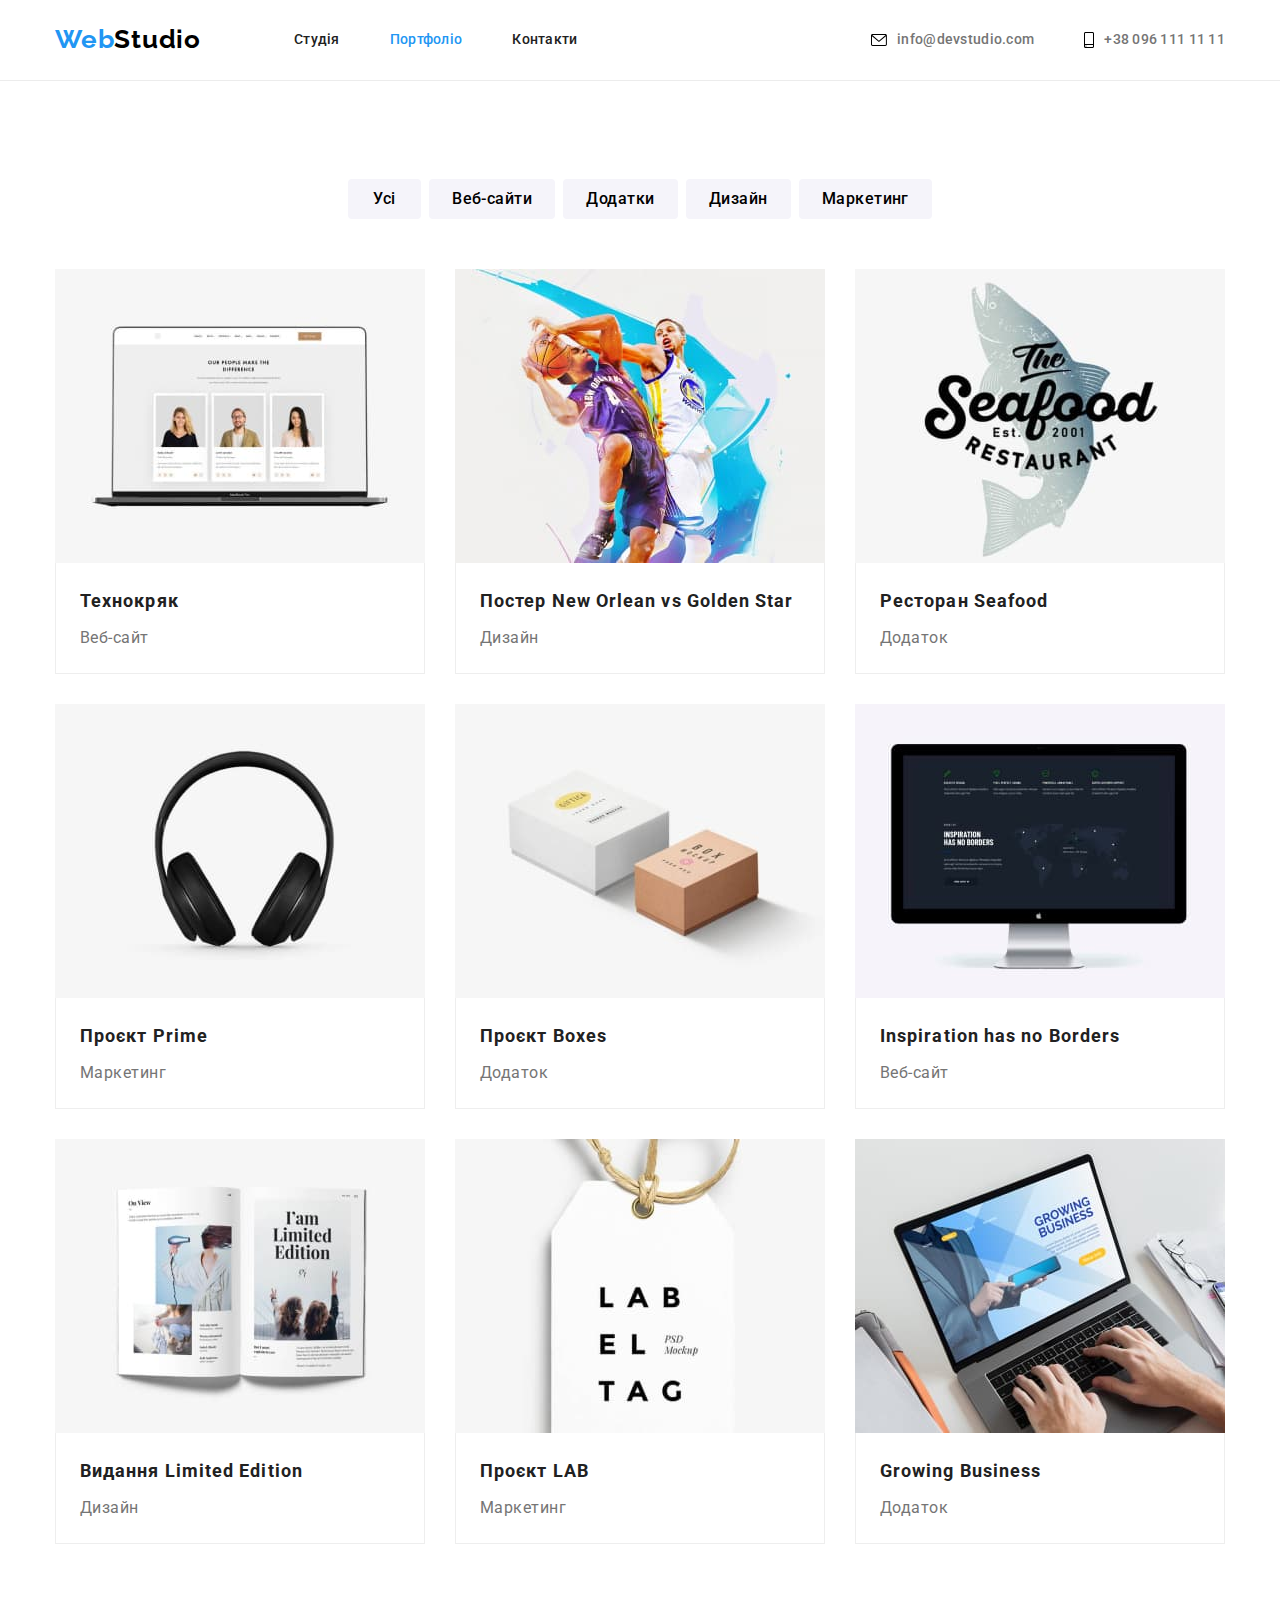
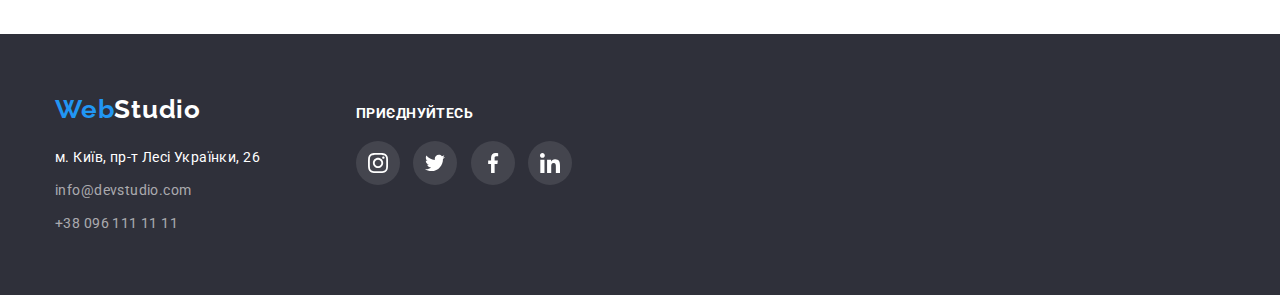
==== portfolio.html @ 15f7d9d3 "новий репозиторій дз 5" ====
<!DOCTYPE html>
<html lang="uk">

<head>
    <meta charset="UTF-8">
    <meta http-equiv="X-UA-Compatible" content="IE=edge">
    <meta name="viewport" content="width=device-width, initial-scale=1.0">
    <link rel="preconnect" href="https://fonts.googleapis.com">
    <link rel="preconnect" href="https://fonts.gstatic.com" crossorigin>
    <link
        href="https://fonts.googleapis.com/css2?family=Raleway:wght@700&family=Roboto:wght@400;500;700;900&display=swap"
        rel="stylesheet">
    <link rel="stylesheet"
        href="https://cdnjs.cloudflare.com/ajax/libs/modern-normalize/1.1.0/modern-normalize.min.css">
    <title>Студія</title>
    <link rel="stylesheet" href="./css/styles.css">
</head>

<body>
    <!-- Верхня лінія -->
    <header class="header line">
       <div class="container header">
        <nav class="header">
        <a href="./index.html" class="logo"><span class="logo-style">Web</span>Studio</a>
        <ul class="site-nav list">
            <li class="item"><a href="./index.html" class="link item ">Студія</a></li>
            <li class="item"><a href="./portfolio.html" class="link current">Портфоліо</a></li>
            <li class="item"><a href="" class="link">Контакти</a></li>
        </ul>
    </nav>
    
    <ul class="contact-nav list">
        <li class="item"><a href="mailto:info@devstudio.com" class="link"><svg  class="contact-icons" width="16" height="12"><use href="./img/icons.svg#icon-envelope"></use></svg>info@devstudio.com</a></li>
        <li class="item"><a href="tel:+380961111111" class="link"><svg width="10" height="16" class="contact-icons"><use href="./img/icons.svg#icon-smartphone"></use></svg>+38 096 111 11 11</a></li>
    </ul>
       </div>
    </header>


    <!-- Портфоліо -->
    <main>

    

    <!-- Проекти -->

    <section class="project">
        <div class="container">
        <h1 class="visually">Проекти</h1>
          <ul class="project-btn list">
              <li class="item"><button type="button" class="button">Усі</button></li>
              <li class="item"><button type="button" class="button">Веб-сайти</button></li>
              <li class="item"><button type="button" class="button">Додатки</button></li>
              <li class="item"><button type="button" class="button">Дизайн</button></li>
              <li class="item"><button type="button" class="button">Маркетинг</button></li>
          </ul>
        <ul class="project-link list">
            <li class="item">
                <a href="#" class="link">
                <img src="img/tehnocrack.jpg" alt="Веб-сайт" width="370">
                <div class="project-about">
                    <h2 class="title">Технокряк</h2>
                <p class="subtitle">Веб-сайт</p>
            </div>
                
                
                </a>

            </li>
            <li class="item">
                <a href="#" class="link">
                <img src="img/poster.jpg" alt="Постер" width="370">
                <div class="project-about">
                    <h2 class="title">Постер New Orlean vs Golden Star</h2>
                <p class="subtitle">Дизайн</p>
            </div>
                
                
                </a>

            </li>
            <li class="item">
                <a href="#" class="link">
                <img src="img/restoran.jpg" alt="ресторан" width="370">
                <div class="project-about">
                    <h2 class="title">Ресторан Seafood</h2>
                <p class="subtitle">Додаток</p>
            </div>
                
                
                </a>

            </li>
            <li class="item">
                <a href="#" class="link">
                <img src="img/project-prime.jpg" alt="навушники" width="370">
                <div class="project-about">
                    <h2 class="title">Проєкт Prime</h2>
                <p class="subtitle">Маркетинг</p>
            </div>
                
                
                </a>

            </li>
            <li class="item">
                <a href="#" class="link">
                <img src="img/project-boxes.jpg" alt="коробки" width="370">
                <div class="project-about">
                    <h2 class="title">Проєкт Boxes</h2>
                <p class="subtitle">Додаток</p>
            </div>
                
                
                </a>

            </li>
            <li class="item">
                <a href="#" class="link">
                <img src="img/inspiration.jpg" alt="Веб-сайт" width="370">
                <div class="project-about">
                    <h2 class="title">Inspiration has no Borders</h2>
                <p class="subtitle">Веб-сайт</p>
            </div>
                
                
                </a>

            </li>
            <li class="item">
                <a href="#" class="link">
                <img src="img/limited-edition.jpg" alt="журнал" width="370">
                <div class="project-about">
                    <h2 class="title">Видання Limited Edition</h2>
                <p class="subtitle">Дизайн</p>
            </div>
                
                
                </a>

            </li>
            <li class="item">
                <a href="#" class="link">
                <img src="img/project-lab.jpg" alt="ярлик" width="370">
                <div class="project-about">
                    <h2 class="title">Проєкт LAB</h2>
                <p class="subtitle">Маркетинг</p>
            </div>
                
                
                </a>

            </li>
            <li class="item">
                <a href="#" class="link">
                <img src="img/growing-business.jpg" alt="ноутбук" width="370">
                <div class="project-about">
                    <h2 class="title">Growing Business</h2>
                <p class="subtitle">Додаток</p>
            </div>
                
                
                </a>

            </li>
        </ul>
        </div>

    </section>
   

    </main>

    <!-- Підвал -->
<footer class="footer">
        <div class="container">
            <div class="footer-container">
        <a href="./index.html" class="logo-footer"><span class="logo-style">Web</span>Studio</a>
        
        <address class="address">
        <ul class=" footer-link list">
            <li class="footer-list"><a href="https://goo.gl/maps/8p7UmijSQz6goDwR9" class="maps link" target="_blank" rel="noreferrer noopener">м. Київ,
                    пр-т Лесі Українки, 26</a></li>
            <li class="footer-list"><a href="mailto:info@devstudio.com" class="link">info@devstudio.com</a></li>
            <li class="footer-list"><a href="tel:+380961111111" class="link">+38 096 111 11 11</a></li>
        </ul>
        </address>
        </div>
        <div class="join-container">
                    <h2 class="footer-join">приєднуйтесь</h2>
                    <ul class="footer-icon list">
                        <li class="footer-item-icon"><a href="#" class="footer-icon-link"><svg width="20" height="20" class="footer-img-icon"><use href="./img/icons.svg#icon-instagram"></use></svg></a></li>
                        <li class="footer-item-icon"><a href="#" class="footer-icon-link"><svg width="20" height="20" class="footer-img-icon"><use href="./img/icons.svg#icon-twitter"></use></svg></a></li>
                        <li class="footer-item-icon"><a href="#" class="footer-icon-link"><svg width="20" height="20" class="footer-img-icon"><use href="./img/icons.svg#icon-facebook"></use></svg></a></li>
                        <li class="footer-item-icon"><a href="#" class="footer-icon-link"><svg width="20" height="20" class="footer-img-icon"><use href="./img/icons.svg#icon-linkedin"></use></svg></a></li>
                    </ul>
                
        
              </div>
        
              
         </div>
    </footer>
 
</body>
</html>
---- css/styles.css ----
/* Колір */
          /* лого  #000000 чорний    #2196F3 синій */
          /* Білий  #FFFFFF */
          /* Загальний текст #FFFFFF */
          /* опис   #757575 */
          /* підвал rgba(255, 255, 255, 0.6) */
          /* фон1    #F5F5F5 */
          /* фон2   #2F303A */
          /* фон3   #F5F4FA */
          :root{
            --primary-text-color:#757575;
            --title-text-color:#212121;
            --accent-color:#2196F3;
            --primary-white-color:#FFFFFF;
            --primary-black-color:#000000;
            --background-button-color:#F5F4FA;
            --line-color:#ececec;
            --background-hero:#2F303A;
            --icon-color:#AFB1B8;
            --footer-icon-background:rgba(255, 255, 255, 0.1);
            --border-color:#EEEEEE;
            --btn-hover-hero:#188CE8;
          }

body{
    background-color: var(--primary-white-color);
    color: var(--primary-text-color);
    font-size: 14px;
    font-family: roboto, sans-serif;
    letter-spacing: 0.03em;
    }
 /*видалити крапки списка  */
.list {
    list-style: none;
    padding: 0;
    margin: 0px;
}
/* ховае заголовки */
.visually {
    position: absolute;
    width: 1px;
    height: 1px;
    margin: -1px;
    border: 0;
    padding: 0;

    white-space: nowrap;
    clip-path: inset(100%);
    clip: rect(0 0 0 0);
    overflow: hidden;
}
/* КОНТЕЙНЕР */
.container {
    display: block;
    width: 1200px;
    padding-left: 15px;
    padding-right: 15px;
    margin-left: auto;
    margin-right: auto;
    margin-top: 0;
}
/* logo*/


.logo{
    display: block;
    padding-top: 24px;
    padding-bottom: 25px;
    margin-right: 93px;
    color: var(--primary-black-color);
    font-family: raleway, sans-serif;
    letter-spacing: 0.03em;
    font-weight: 700;
    font-size: 26px;
    line-height: 1.19;
    text-decoration: none;
}

.logo-style{
    color: var(--accent-color);
    
}

/* header */
.line{
    border-bottom: 1px solid var(--line-color);
}
.header{
    
    display: flex;
    align-items: center;
    

}
/* навігація */
.site-nav{
    display: flex;
    
    
}
.site-nav .item+.item{
    margin-left: 50px;

}
.site-nav .link {
    display: block;
    padding-top: 32px;
    padding-bottom: 32px;
    color: var(--title-text-color);
    font-weight: 500;
    font-size: 14px;
    line-height: 1.14;
    letter-spacing: 0.02em;
    text-decoration: none;
}
.contact-nav .item+.item{
    margin-left: 50px;

}
.contact-nav{
    display: flex;
    justify-content: center;
    margin-left: auto;
}
.contact-icons{
    
    margin-right: 10px;
     
}


.contact-nav .item :hover{
    fill: var(--accent-color);
}
.contact-nav .link{
    
    display: block;
    display:flex;
    align-items: center;
    padding-top: 32px;
    padding-bottom: 32px;
    color:var(--primary-text-color);
    font-weight: 500;
    font-size: 14px;
    line-height: 1.14;
    letter-spacing: 0.02em;
    text-decoration: none;
}
.contact-nav .link:hover,
.contact-nav .link:focus{
    color: var(--accent-color);
}
.site-nav .link:hover,
.site-nav .link:focus{
    color: var(--accent-color);
}
 .site-nav .link.current{
    color: var(--accent-color);

} 

/* hero */

.hero{
    background-image: linear-gradient( to right, rgba(47, 48, 58, 0.4), rgba(47, 48, 58, 0.4)), url("../img/background-hero.jpg");
    max-width: 1600px;
    height: 600px;
    margin:0 auto;
    padding-top: 200px;
    padding-bottom: 200px;
    background-repeat: no-repeat;
    background-size: cover;
    background-position: center;
    text-align: center;
}
.hero .hero-title{
    
    padding-top: 0px;
    margin-top: 0;
    margin-bottom: 30px;
    color: var(--primary-white-color);
    font-weight: 900;
    font-size: 44px;
    line-height: 1.36;
    text-align: center;
    letter-spacing: 0.06em;
    text-transform: uppercase;


}

/* особливості */
.peculiarities-list{
    display: flex;
    justify-content: center;
    align-items: center;
    

}
.peculiarities-item{
    display: flex;
    justify-content: center;
    align-items: center;
    width: 270px;
    height: 120px;
    margin-bottom: 30px;
    background-color: var(--background-button-color);
    border-radius: 4px;
    

}
.peculiarities-item:not(:last-child){
    margin-right: 30px;
}
.peculiarities{
    padding-top: 94px;
    padding-bottom: 94px;
}
.peculiarities-list .item{
    
    justify-content: center;
    align-items: center;
    width: 270px;
    height: 120px;
    
   
}

.peculiarities-list .item:not(:last-child){
    margin-right: 30px;
}
.peculiarities-list .title{
    margin-top: 0;
    margin-bottom: 10px;
    color: var(--title-text-color);
    font-weight: 700;
    font-size: 14px;
    line-height: 1.14;
    letter-spacing: 0.03em;
}
.peculiarities-list .subtitle{
    margin-top: 0;
    margin-bottom: 0px;
    font-size: 14px;
    line-height: 1.71;
    letter-spacing: 0.03em;
}

/* Чим ми займаємося */

.worck .item+.item{
    margin-left: 30px;
}
.worck {
    padding-top: 0px;
    padding-bottom: 94px;
    
    
}
.worck-list{
    display: flex;
}
.worck-list img{
    display: block;
    height: auto;
    max-width: 100%;
}


.worck .worck-title {
    
    margin-top: 0;
    margin-bottom: 50px;
    color: var(--title-text-color);
    font-weight: 700;
    font-size: 36px;
    line-height: 1.16;
    text-align: center;
    letter-spacing: 0.03em;
}

/* наша команда */
.team-icon{
    display: flex;
    justify-content: center;
    align-items: center;
    
    
    
}
.item-icon{
    width: 44px;
    height: 44px;
}
.item-img-icon{
    fill: var(--icon-color);
}
.team-icon-link{
    width: 100%;
    height: 100%;
    
    display: flex;
    justify-content: center;
    align-items: center;
    border-radius: 50%;
}
.team-icon-link:hover{
    background-color:var(--accent-color);
}
.team-icon-link:hover .item-img-icon{
    fill: var(--primary-white-color);
    
}
.item-icon:not(:last-child){
    margin-right: 10px;
}
.section-team{
   padding-top: 94px;
   padding-bottom: 94px;
   background-color: var(--background-button-color);
    
}
.team-about{
    border-radius: 4px;
    border-left: 1px solid var(--border-color);
    border-right: 1px solid var(--border-color);
    border-bottom: 1px solid var(--border-color);
    background-color: var(--primary-white-color);
    padding-top: 30px;
    padding-bottom: 30px;
}
.team .item+.item{
    margin-left: 30px;
}

.team{
    display: flex;
    margin-top: 0;
    
    
}
.team .item{
    border-radius: 4px;
    box-shadow: 0px 1px 3px rgb(0 0 0 / 12%), 0px 1px 1px rgb(0 0 0 / 14%), 0px 2px 1px rgb(0 0 0 / 20%);
}
.team .item img{
    display: block;
    height: auto;
    max-width: 100%;
    
    
    background-color: var(--primary-white-color);
}
.section-team .section-title{
    margin-top: 0;
    margin-bottom: 50px;
    color: var(--title-text-color);
    font-weight: 700;
    font-size: 36px;
    line-height: 1.16;
    text-align: center;
    letter-spacing: 0.03em;

}
.team .title{
    margin-top: 0;
    margin-bottom: 10px;
    
    
    color: var(--title-text-color);
    font-weight: 500;
    font-size: 16px;
    line-height: 1.18;
    text-align: center;
    letter-spacing: 0.03em;
}
.team .subtitle{
    
    margin-top: 0;
    margin-bottom: 16px;
    font-size: 16px;
    line-height: 1.18;
    text-align: center;
    letter-spacing: 0.03em;
}
/* КЛІЄНТИ */
.clients{
    padding-top: 94px;
    padding-bottom: 94px;
}
.client-item{
    width: 170px;
    height: 92px;
    border: 1px solid var(--border-color);
    border-radius: 4px;
}
.clients-title{
    margin-top: 0;
    margin-bottom:50px;
    color: var(--title-text-color);
    font-weight: 700;
    font-size: 36px;
    line-height: 1.16;
    text-align: center;
    letter-spacing: 0.03em;
}
.client-icon-link{
    width: 100%;
    height: 100%;
    display: flex;
    justify-content: center;
    align-items: center;
}
.client-icon-link:hover .item-img-icon{
    fill: var(--accent-color)
    
}
.clients-list{
    display: flex;
    justify-content: center;
    align-items: center;
}
.client-item:hover{
    border:1px solid var(--accent-color);
    

}



.clients-list :not(:last-child){
    margin-right: 30px;
}

/* ПОРТФОЛІО */
.project{
    padding-top: 98px;
    padding-bottom: 90px;
}
.project-btn .item+.item{
    margin-left: 8px;

}
.project-link .item:nth-child(-n+6){
    margin-bottom: 30px;
}





.project-link .item:hover{
    box-shadow: 0px 1px 1px rgba(0, 0, 0, 0.12), 0px 4px 4px rgba(0, 0, 0, 0.06), 1px 4px 6px rgba(0, 0, 0, 0.16);

}
.project-about{
    padding-left: 24px;
    padding-right: 24px;
    padding-top: 20px;
    padding-bottom: 20px;
    width: 370px;
    
    border-bottom: 1px solid var(--border-color);
    border-right: 1px solid var(--border-color);
    border-left: 1px solid var(--border-color);
}
.project-link img {
    display: block;
    height: auto;
    max-width: 100%;
}
.project-link{
    justify-content: space-between;
    flex-wrap: wrap;
    display: flex;
    
    
    
}

.project-btn{
    justify-content: center;
    display: flex;
    margin-top: 0;
    margin-bottom: 50px;
    

    }
.project-link .title{

    margin-top: 0px;
    margin-bottom: 4px;
    
    color:var(--title-text-color);
    font-weight: 700;
    font-size: 18px;
    line-height: 36px;
    letter-spacing: 0.06em;
    
    
}
.project-link .link{
    margin-top: 0;
    margin-bottom: 0px;
    color: var(--primary-text-color);
    text-decoration: none;
    font-size: 16px;
    line-height: 30px;
    letter-spacing: 0.03em;
}
.project-link .subtitle{
    
    
    margin-top: 0;
    margin-bottom: 0px;
    
    font-size: 16px;
    line-height: 30px;
    letter-spacing: 0.03em;

}


/* КНОПКА */
.button-hero:hover{
    background-color: var(--btn-hover-hero);
    box-shadow: 0px 3px 1px rgba(0, 0, 0, 0.1), 0px 1px 2px rgba(0, 0, 0, 0.08), 0px 2px 2px rgba(0, 0, 0, 0.12);
}
.button-hero{
    
    border: 1px solid transparent;
    display: inline-block;
    margin-top: 0;
    
    border-radius: 4px;
    padding: 10px 30px;
    min-width: 216px;
    cursor: pointer;
    color: var(--primary-white-color);
    background-color: var(--accent-color);
    font-weight: 700;
    font-size: 16px;
    line-height: 1.85;
    letter-spacing: 0.06em;
    font-family: roboto, sans-serif;
    text-align: center;
    
    
}
.button{
    padding: 6px 22px;
    border: 1px solid transparent;
    display: inline-block;
    border-radius: 4px;
    
    min-width: 73px;
    text-align: center;
    cursor: pointer;
    color: var(--primary-black-color);
    background-color: var(--background-button-color);
    font-weight: 500;
    font-size: 16px;
    line-height: 1.62;
    letter-spacing: 0.03em;
    font-family: roboto, sans-serif;
    

}
.button:hover,
.button:focus{
    color: var(--primary-white-color);
    background-color: var(--accent-color);
    box-shadow: 0px 3px 1px rgba(0, 0, 0, 0.1), 0px 1px 2px rgba(0, 0, 0, 0.08), 0px 2px 2px rgba(0, 0, 0, 0.12);
}

/* FOOTER */
.footer-container{
    width: 231px;
    
    display: inline-block;
}

.logo-footer{
    margin-bottom: 20px;
    display: inline-block;
    
    color: var(--primary-white-color);
    font-family: raleway, sans-serif;
    letter-spacing: 0.03em;
    font-weight: 700;
    font-size: 26px;
    line-height: 1.19;
    text-decoration: none;
}

.footer{
    padding-top: 60px;
    padding-bottom: 60px;
    background-color:var(--background-hero);
    
}


.footer-link .link{
    color: rgba(255, 255, 255, 0.6);
    text-decoration: none;
    
    font-size: 14px;
    line-height: 24px;
    letter-spacing: 0.03em;
    
    
}

.footer-link .footer-list:not(:last-child){
    margin-bottom: 9px;
    
}

.footer-link .link:hover,
.footer-link .link:focus{
    color: var(--accent-color);

}
.footer-link .maps{
    color: var(--primary-white-color);
    font-style: normal;
    font-size: 14px;
    line-height: 24px;
    letter-spacing: 0.03em;
    
}

.address{
    color: var(--primary-white-color);
    font-style: normal;
    font-size: 14px;
    line-height: 24px;
    letter-spacing: 0.03em;
}
/* FOOTER ICON */
.footer .container{
    display: flex;
    align-items: baseline;
}
.join-container{
    margin-left: 70px;
    display: inline-block;
    }

.footer-join{
   
    display: inline-block;
    margin-top: 0;
    margin-bottom: 20px;
    font-weight: 700;
    font-size: 14px;
    line-height: 16px;
    letter-spacing: 0.03em;
    text-transform: uppercase;
    color: var(--primary-white-color);
}

.footer-item-icon{
    width: 44px;
    height: 44px;
    display: inline-block;
    
}
.footer-img-icon{
    fill: var(--primary-white-color);
}
.footer-icon-link{
    width: 100%;
    height: 100%;
    background-color: var(--footer-icon-background);
    display: flex;
    justify-content: center;
    align-items: center;
    border-radius: 50%;
}
.footer-icon-link:hover{
    background-color:var(--accent-color);
}
.footer-icon-link:hover .footer-img-icon{
    fill: var(--primary-white-color);
    
}
.footer-item-icon:not(:last-child){
    margin-right: 10px;
}
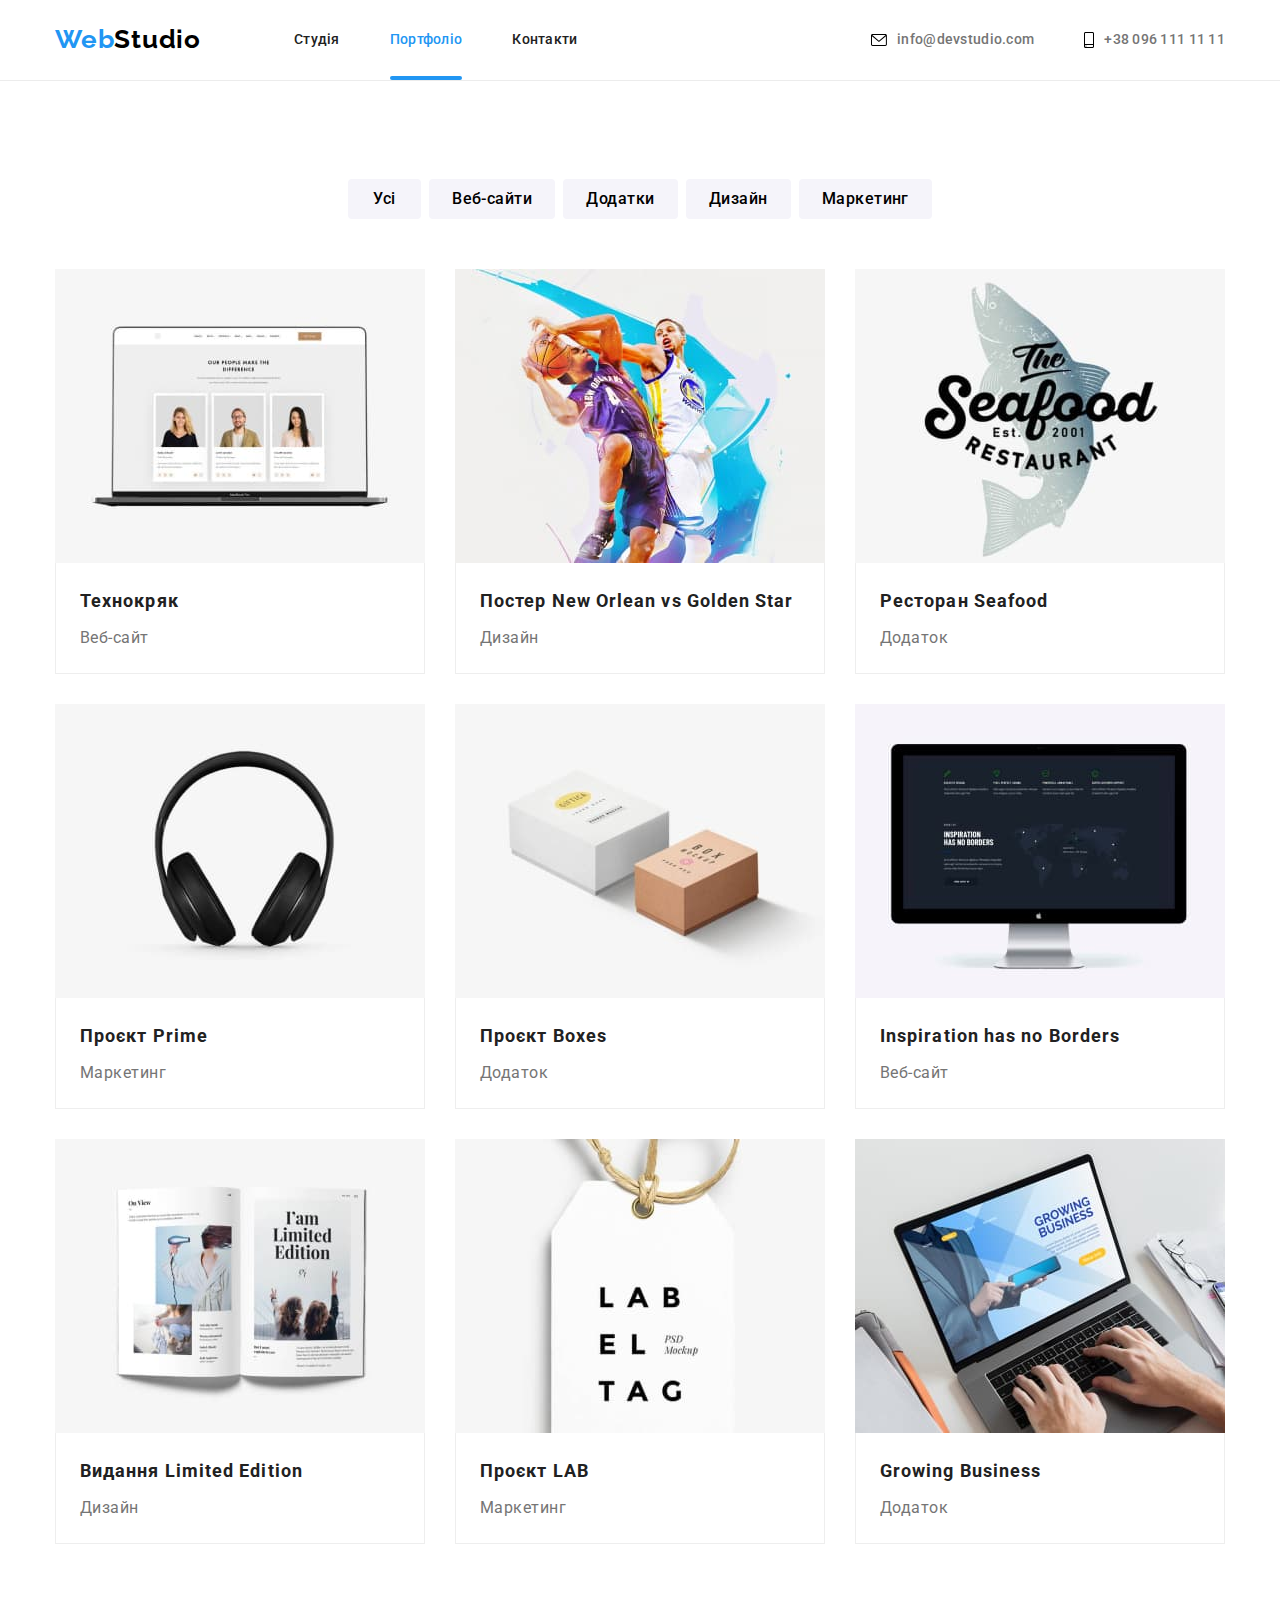
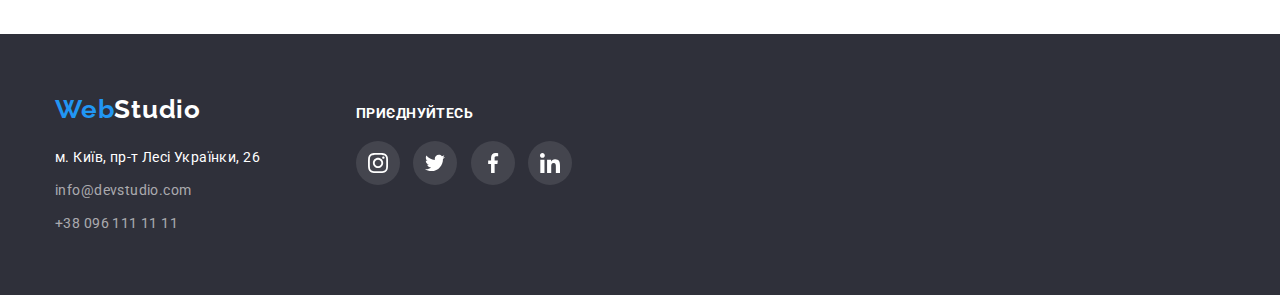
==== commit a09df9f3: "дз 5 на перевірку" ====
--- a/portfolio.html
+++ b/portfolio.html
@@ -57,19 +57,25 @@
         <ul class="project-link list">
             <li class="item">
                 <a href="#" class="link">
+                <div class="project-overlay">
                 <img src="img/tehnocrack.jpg" alt="Веб-сайт" width="370">
+                <p class="project-subtitle">Ресурс пропонує комплексні пропозиції з різним рівнем функціоналу та сервісів. Все це дозволить відвідувачу отримати вичерпні відомості про компанію чи приватну особу.</p>
+                </div>
                 <div class="project-about">
                     <h2 class="title">Технокряк</h2>
-                <p class="subtitle">Веб-сайт</p>
-            </div>
-                
-                
-                </a>
-
-            </li>
-            <li class="item">
-                <a href="#" class="link">
+                    <p class="subtitle">Веб-сайт</p>
+            </div>
+                
+                
+                </a>
+
+            </li>
+            <li class="item">
+                <a href="#" class="link">
+                    <div class="project-overlay">
                 <img src="img/poster.jpg" alt="Постер" width="370">
+                <p class="project-subtitle">Ресурс пропонує комплексні пропозиції з різним рівнем функціоналу та сервісів. Все це дозволить відвідувачу отримати вичерпні відомості про компанію чи приватну особу.</p>
+                </div>
                 <div class="project-about">
                     <h2 class="title">Постер New Orlean vs Golden Star</h2>
                 <p class="subtitle">Дизайн</p>
@@ -81,7 +87,10 @@
             </li>
             <li class="item">
                 <a href="#" class="link">
+                    <div class="project-overlay">
                 <img src="img/restoran.jpg" alt="ресторан" width="370">
+                <p class="project-subtitle">Ресурс пропонує комплексні пропозиції з різним рівнем функціоналу та сервісів. Все це дозволить відвідувачу отримати вичерпні відомості про компанію чи приватну особу.</p>
+                </div>
                 <div class="project-about">
                     <h2 class="title">Ресторан Seafood</h2>
                 <p class="subtitle">Додаток</p>
@@ -93,7 +102,10 @@
             </li>
             <li class="item">
                 <a href="#" class="link">
+                    <div class="project-overlay">
                 <img src="img/project-prime.jpg" alt="навушники" width="370">
+                <p class="project-subtitle">Ресурс пропонує комплексні пропозиції з різним рівнем функціоналу та сервісів. Все це дозволить відвідувачу отримати вичерпні відомості про компанію чи приватну особу.</p>
+                </div>
                 <div class="project-about">
                     <h2 class="title">Проєкт Prime</h2>
                 <p class="subtitle">Маркетинг</p>
@@ -105,7 +117,10 @@
             </li>
             <li class="item">
                 <a href="#" class="link">
+                    <div class="project-overlay">
                 <img src="img/project-boxes.jpg" alt="коробки" width="370">
+                <p class="project-subtitle">Ресурс пропонує комплексні пропозиції з різним рівнем функціоналу та сервісів. Все це дозволить відвідувачу отримати вичерпні відомості про компанію чи приватну особу.</p>
+                </div>
                 <div class="project-about">
                     <h2 class="title">Проєкт Boxes</h2>
                 <p class="subtitle">Додаток</p>
@@ -117,7 +132,10 @@
             </li>
             <li class="item">
                 <a href="#" class="link">
+                    <div class="project-overlay">
                 <img src="img/inspiration.jpg" alt="Веб-сайт" width="370">
+                <p class="project-subtitle">Ресурс пропонує комплексні пропозиції з різним рівнем функціоналу та сервісів. Все це дозволить відвідувачу отримати вичерпні відомості про компанію чи приватну особу.</p>
+                </div>
                 <div class="project-about">
                     <h2 class="title">Inspiration has no Borders</h2>
                 <p class="subtitle">Веб-сайт</p>
@@ -129,7 +147,10 @@
             </li>
             <li class="item">
                 <a href="#" class="link">
+                    <div class="project-overlay">
                 <img src="img/limited-edition.jpg" alt="журнал" width="370">
+                <p class="project-subtitle">Ресурс пропонує комплексні пропозиції з різним рівнем функціоналу та сервісів. Все це дозволить відвідувачу отримати вичерпні відомості про компанію чи приватну особу.</p>
+                </div>
                 <div class="project-about">
                     <h2 class="title">Видання Limited Edition</h2>
                 <p class="subtitle">Дизайн</p>
@@ -141,7 +162,10 @@
             </li>
             <li class="item">
                 <a href="#" class="link">
+                    <div class="project-overlay">
                 <img src="img/project-lab.jpg" alt="ярлик" width="370">
+                <p class="project-subtitle">Ресурс пропонує комплексні пропозиції з різним рівнем функціоналу та сервісів. Все це дозволить відвідувачу отримати вичерпні відомості про компанію чи приватну особу.</p>
+                </div>
                 <div class="project-about">
                     <h2 class="title">Проєкт LAB</h2>
                 <p class="subtitle">Маркетинг</p>
@@ -153,7 +177,10 @@
             </li>
             <li class="item">
                 <a href="#" class="link">
+                    <div class="project-overlay">
                 <img src="img/growing-business.jpg" alt="ноутбук" width="370">
+                <p class="project-subtitle">Ресурс пропонує комплексні пропозиції з різним рівнем функціоналу та сервісів. Все це дозволить відвідувачу отримати вичерпні відомості про компанію чи приватну особу.</p>
+                </div>
                 <div class="project-about">
                     <h2 class="title">Growing Business</h2>
                 <p class="subtitle">Додаток</p>
@@ -201,6 +228,6 @@
               
          </div>
     </footer>
- 
+ <script src="./js/modal.js"></script>
 </body>
 </html>--- a/css/styles.css
+++ b/css/styles.css
@@ -20,6 +20,7 @@
             --footer-icon-background:rgba(255, 255, 255, 0.1);
             --border-color:#EEEEEE;
             --btn-hover-hero:#188CE8;
+            --timing: cubic-bezier(0.4, 0, 0.2, 1);
           }
 
 body{
@@ -112,6 +113,9 @@
     line-height: 1.14;
     letter-spacing: 0.02em;
     text-decoration: none;
+    transition-property: color, fill;
+    transition-duration: 250ms;
+    transition-timing-function: var(--timing);
 }
 .contact-nav .item+.item{
     margin-left: 50px;
@@ -145,6 +149,9 @@
     line-height: 1.14;
     letter-spacing: 0.02em;
     text-decoration: none;
+    transition-property: color, fill;
+    transition-duration: 250ms;
+    transition-timing-function: var(--timing);
 }
 .contact-nav .link:hover,
 .contact-nav .link:focus{
@@ -155,9 +162,21 @@
     color: var(--accent-color);
 }
  .site-nav .link.current{
+    position: relative;
     color: var(--accent-color);
 
 } 
+.site-nav .link.current::after {
+    display: block;
+    position: absolute;
+    bottom: 0;
+    left: 0;
+    content: "";
+    width: 100%;
+    height: 4px;
+    border-radius: 2px;
+    background-color: var(--accent-color);
+}
 
 /* hero */
 
@@ -188,7 +207,44 @@
 
 
 }
-
+/* Модельне вікно */
+.backdrop {
+    position: fixed;
+    top: 0;
+    left: 0;
+    width: 100%;
+    height: 100%;
+    background-color: rgba(0, 0, 0, 0.2);
+}
+.modal-button{
+    position: absolute;
+    top: 8px;
+    right: 8px;
+    display: flex;
+    justify-content: center;
+    align-items: center;
+    width: 30px;
+    height: 30px;
+    border-radius: 50%;
+    cursor: pointer;
+    background-color: var(--primary-white-color);
+    border: 1px solid rgba(0, 0, 0, 0.1);
+}
+.backdrop.is-hidden {
+    opacity: 0;
+    pointer-events: none;
+}
+.modal{
+    position: absolute;
+    top: 50%;
+    left: 50%;
+    transform: translate(-50%, -50%);
+    width: 528px;
+    height: 581px;
+    background-color: var(--primary-white-color);
+    box-shadow: 0px 1px 3px rgb(0 0 0 / 12%), 0px 1px 1px rgb(0 0 0 / 14%), 0px 2px 1px rgb(0 0 0 / 20%);
+    border-radius: 4px;
+}
 /* особливості */
 .peculiarities-list{
     display: flex;
@@ -247,7 +303,25 @@
 }
 
 /* Чим ми займаємося */
-
+.worck-subtitle{
+    position: absolute;
+    bottom: 0;
+    right: 0;
+    width: 370px;
+    margin: 0;
+    text-align: center;
+    padding: 27px 0px;
+    background: rgba(47, 48, 58, 0.8);
+    color: var(--primary-white-color);
+    font-weight: 700;
+    font-size: 14px;
+    line-height: 1.14;
+    letter-spacing: 0.03em;
+    text-transform: uppercase;
+}
+.worck .item{
+    position: relative;
+}
 .worck .item+.item{
     margin-left: 30px;
 }
@@ -303,6 +377,9 @@
     justify-content: center;
     align-items: center;
     border-radius: 50%;
+    transition-property: background-color, fill;
+    transition-duration: 250ms;
+    transition-timing-function: var(--timing);
 }
 .team-icon-link:hover{
     background-color:var(--accent-color);
@@ -384,47 +461,62 @@
     letter-spacing: 0.03em;
 }
 /* КЛІЄНТИ */
+
 .clients{
     padding-top: 94px;
     padding-bottom: 94px;
 }
-.client-item{
+
+.clients-title{
+    margin-top: 0;
+    margin-bottom:50px;
+    color: var(--title-text-color);
+    font-weight: 700;
+    font-size: 36px;
+    line-height: 1.16;
+    text-align: center;
+    letter-spacing: 0.03em;
+}
+.client-icon-link{
+    
+    display: flex;
+    justify-content: center;
+    align-items: center;
+    
+    
+    
     width: 170px;
     height: 92px;
     border: 1px solid var(--border-color);
     border-radius: 4px;
-}
-.clients-title{
-    margin-top: 0;
-    margin-bottom:50px;
-    color: var(--title-text-color);
-    font-weight: 700;
-    font-size: 36px;
-    line-height: 1.16;
-    text-align: center;
-    letter-spacing: 0.03em;
-}
-.client-icon-link{
-    width: 100%;
-    height: 100%;
-    display: flex;
-    justify-content: center;
-    align-items: center;
-}
-.client-icon-link:hover .item-img-icon{
-    fill: var(--accent-color)
-    
-}
+    
+    transition-property: fill, border;
+    transition-duration: 250ms;
+    transition-timing-function: var(--timing)
+}
+.client-icon-link:hover {
+    
+    border:1px solid var(--accent-color);
+    
+}
+.item-img-icon{
+    
+    
+    transition-property: fill, border;
+    transition-duration: 250ms;
+    transition-timing-function: var(--timing)
+}
+.item-img-icon:hover{
+fill: var(--accent-color);
+}
+
+
 .clients-list{
     display: flex;
     justify-content: center;
     align-items: center;
 }
-.client-item:hover{
-    border:1px solid var(--accent-color);
-    
-
-}
+
 
 
 
@@ -451,7 +543,9 @@
 
 .project-link .item:hover{
     box-shadow: 0px 1px 1px rgba(0, 0, 0, 0.12), 0px 4px 4px rgba(0, 0, 0, 0.06), 1px 4px 6px rgba(0, 0, 0, 0.16);
-
+     transition-property: box-shadow;
+    transition-duration: 250ms;
+    transition-timing-function: var(--timing);
 }
 .project-about{
     padding-left: 24px;
@@ -463,6 +557,7 @@
     border-bottom: 1px solid var(--border-color);
     border-right: 1px solid var(--border-color);
     border-left: 1px solid var(--border-color);
+    
 }
 .project-link img {
     display: block;
@@ -507,6 +602,7 @@
     font-size: 16px;
     line-height: 30px;
     letter-spacing: 0.03em;
+    
 }
 .project-link .subtitle{
     
@@ -519,7 +615,31 @@
     letter-spacing: 0.03em;
 
 }
-
+/* Проєкти оверлей */
+.project-overlay{
+    position: relative;
+    overflow: hidden;
+}
+.link:hover .project-subtitle{
+    transform: translateY(0);
+    
+}
+.project-subtitle{
+    position: absolute;
+    top: 0;
+    left: 0;
+    width: 100%;
+    height: 100%;
+    margin: 0;
+    padding: 63px 24px;
+    font-size: 18px;
+    line-height: 1.56;
+    color: var(--primary-white-color);
+    background-color: rgba(33, 150, 243, 0.9);
+    transform: translateY(100%); 
+    transition-duration: 250ms;
+    transition-timing-function: var(--timing);
+}
 
 /* КНОПКА */
 .button-hero:hover{
@@ -528,6 +648,8 @@
 }
 .button-hero{
     
+    transition-duration: 250ms;
+    transition-timing-function: var(--timing);
     border: 1px solid transparent;
     display: inline-block;
     margin-top: 0;
@@ -563,6 +685,9 @@
     line-height: 1.62;
     letter-spacing: 0.03em;
     font-family: roboto, sans-serif;
+    transition-property: background-color, colour, box-shadow;
+    transition-duration: 250ms;
+    transition-timing-function: var(--timing);
     
 
 }
@@ -608,6 +733,9 @@
     font-size: 14px;
     line-height: 24px;
     letter-spacing: 0.03em;
+    transition-property: color, fill;
+    transition-duration: 250ms;
+    transition-timing-function: var(--timing);
     
     
 }
@@ -678,6 +806,9 @@
     justify-content: center;
     align-items: center;
     border-radius: 50%;
+    transition-property: background-color, fill;
+    transition-duration: 250ms;
+    transition-timing-function: var(--timing);
 }
 .footer-icon-link:hover{
     background-color:var(--accent-color);
